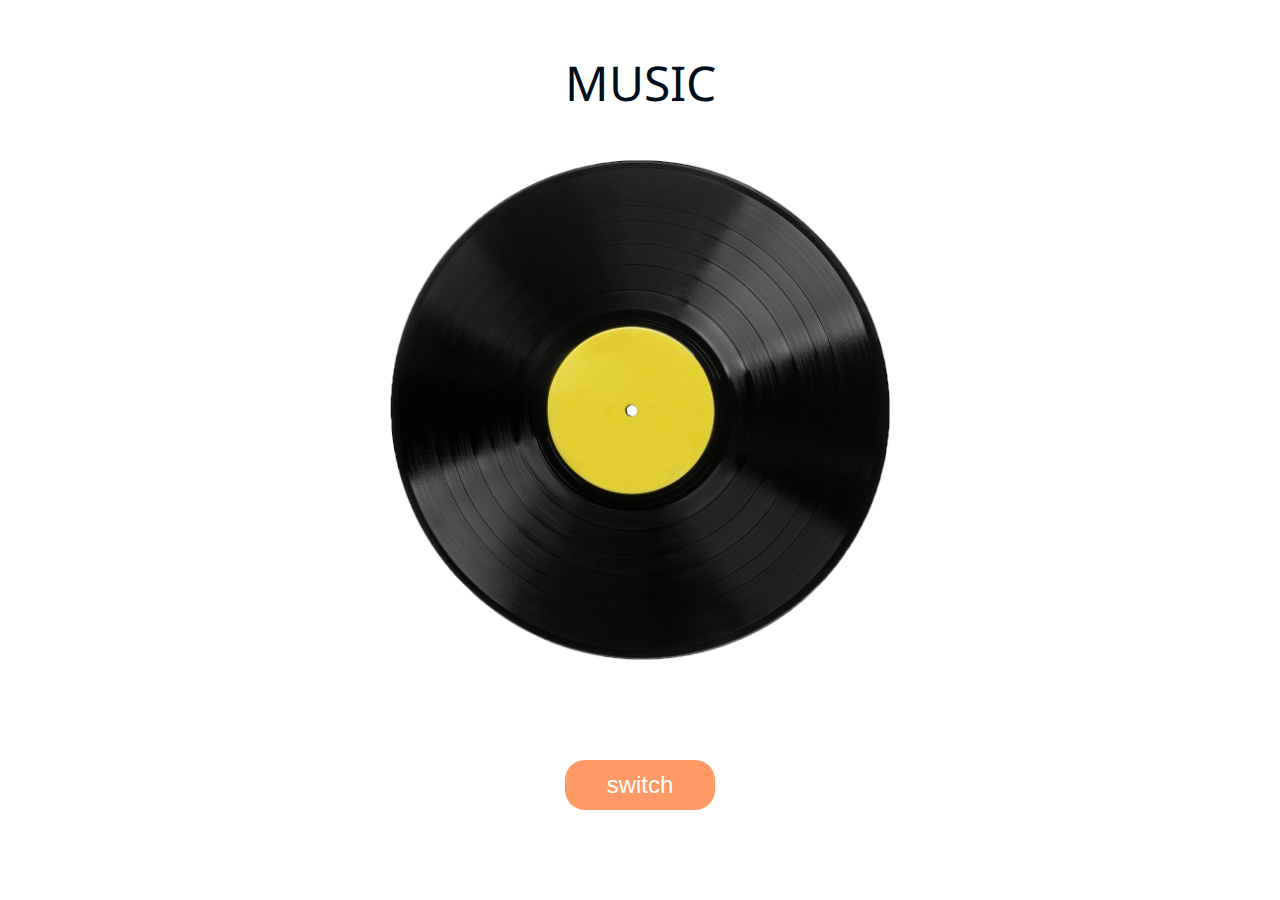
==== W1.html @ e43814e9 "assignment" ====
<!DOCTYPE html>
<head>
	<title>Music</title>
    <link rel="stylesheet" type="text/css" href="css/main.css">
    <script src="js/jquery-3.3.1.min.js"></script>
	<script src="js/script.js"></script>
	<script src="js/howler.js"></script>
	<link href="https://fonts.googleapis.com/css?family=Noto+Sans" rel="stylesheet">
</head>

<body>
	<div id="back"></div>
	<p id="title">
		MUSIC
	</p>

	<div id="image">
		<div id="cover"></div>
		<button id="control"></button>
	</div>

	<button id="switch">
		<span>switch</span>
	</button>
	
</body>


</html>
---- css/main.css ----
body,html, .main{
	height: 100%;
	margin: 0px;
	font-family: 'Noto Sans', sans-serif;
}

#back{
	position: absolute;
	display: block;
	min-width: 100%;
	min-height: 100vh;
	z-index: -1;
	background-color: white;
}

p{
	margin: 0px;
}

#title{
	position: absolute;
	top: 50px;
	left: 50%;
	transform: translate(-50%);
	display: block;
	text-align: center;
	font-size: 48px;
	color: #000d1a;
	/*z-index: 0;*/
}

#image{
	/*display: block;*/
}

#cover{
	position: absolute;
	margin-top: 160px;
	left: 50%;
	transform: translate(-50%);
	width: 500px;
	height: 500px;
	background: url("image/album.png");
	background-size: 500px 500px;
	border-radius: 10px;
	z-index: 0;
}

#control{
	position: absolute;
	margin-top: 10px;
	left: 50%;
	transform: translate(-50%);
	width: 500px;
	height: 500px;
	background: url("image/pause.png");
	background-size: 500px 500px;
	opacity: 0;
	z-index: 1;
	transition: opacity 0.5s;
	display: none;
}

#control:hover{
	opacity: 0.8;
}

#switch{
	position: absolute;
	/*z-index: 1;*/
	display: block;
	left: 50%;
	bottom: 90px;
	transform: translate(-50%);
	margin-top: 50px;
	/*margin: 50px auto 0px;*/
	font-size: 24px;
	text-align: center;
	background-color: #ff9966;
	border-radius: 20px;
	width: 150px;
	height: 50px;
	border: none;
	color: white;
	transition: all 0.5s;
	cursor: pointer;
}

#switch span {
  cursor: pointer;
  display: inline-block;
  position: relative;
  transition: 0.5s;
}

#switch span:after {
  content: '\00bb';
  position: absolute;
  opacity: 0;
  top: 0;
  right: -20px;
  transition: 0.5s;
}

#switch:hover span {
  padding-right: 25px;
}

#switch:hover span:after {
  opacity: 1;
  right: 0;
}
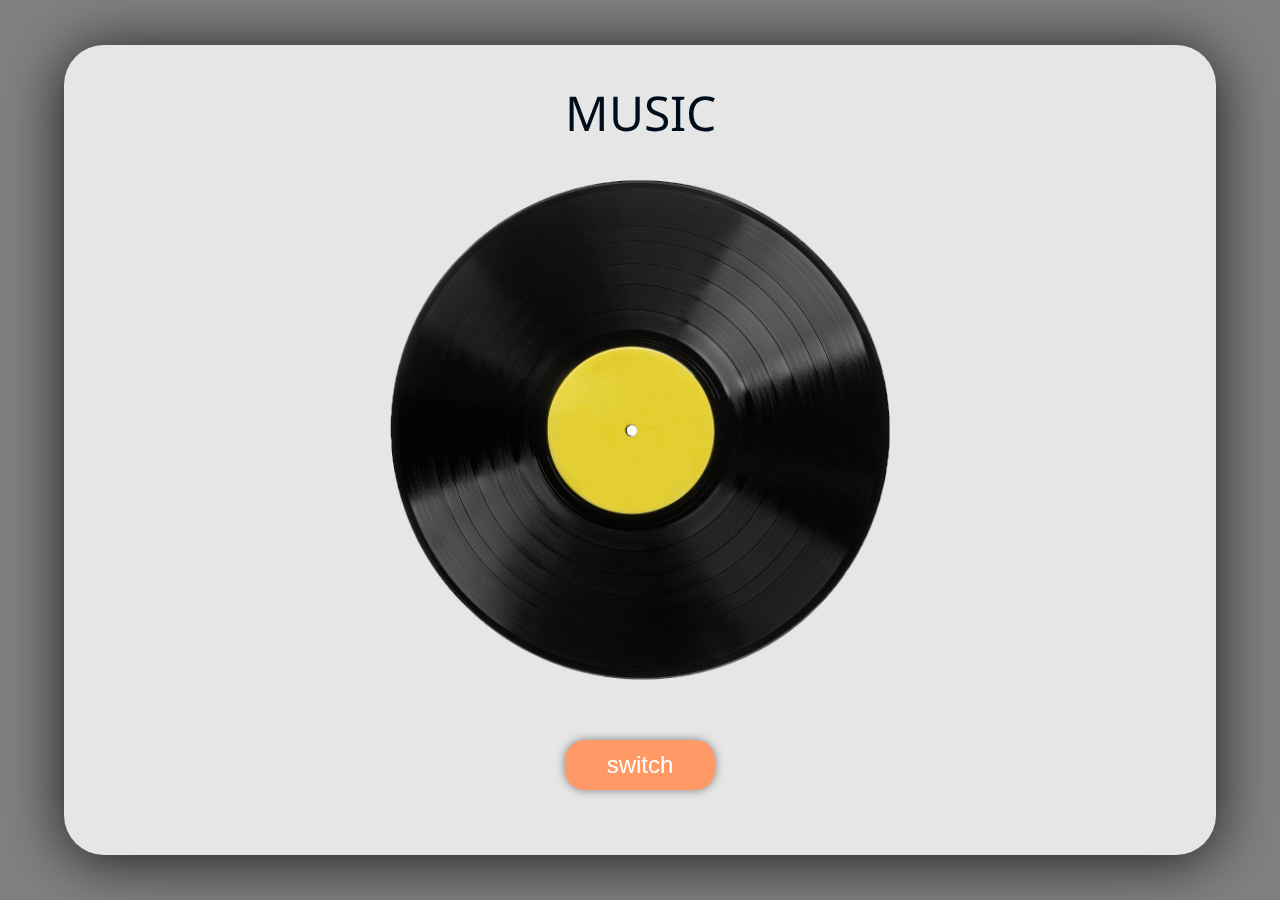
==== commit 368ae060: "edition" ====
--- a/W1.html
+++ b/W1.html
@@ -3,13 +3,12 @@
 	<title>Music</title>
     <link rel="stylesheet" type="text/css" href="css/main.css">
     <script src="js/jquery-3.3.1.min.js"></script>
-	<script src="js/script.js"></script>
 	<script src="js/howler.js"></script>
 	<link href="https://fonts.googleapis.com/css?family=Noto+Sans" rel="stylesheet">
 </head>
 
 <body>
-	<div id="back"></div>
+	<button id="back"></button>
 	<p id="title">
 		MUSIC
 	</p>
@@ -22,8 +21,12 @@
 	<button id="switch">
 		<span>switch</span>
 	</button>
+	<img id="bg" style="width: 100%" src=''>
+
+	
 	
 </body>
 
+	<script src="js/script.js"></script>
 
 </html>--- a/css/main.css
+++ b/css/main.css
@@ -2,15 +2,32 @@
 	height: 100%;
 	margin: 0px;
 	font-family: 'Noto Sans', sans-serif;
+	
+}
+
+body{
+	background-color: #808080;
+	overflow: hidden;
 }
 
 #back{
-	position: absolute;
+	position: fixed;
 	display: block;
-	min-width: 100%;
-	min-height: 100vh;
-	z-index: -1;
+	min-width: 90%;
+	min-height: 90vh;
+	left:5%;
+	top: 5vh;
+	z-index: 0;
 	background-color: white;
+	border-radius: 40px;
+	box-shadow: 0px 5px 60px black;
+	border-width: 0px;
+	opacity: 0.8;
+}
+
+#back:active{
+	transform: scale(0.99, 0.99);
+	box-shadow: 0px 5px 30px black;
 }
 
 p{
@@ -19,7 +36,7 @@
 
 #title{
 	position: absolute;
-	top: 50px;
+	top: 80px;
 	left: 50%;
 	transform: translate(-50%);
 	display: block;
@@ -35,7 +52,7 @@
 
 #cover{
 	position: absolute;
-	margin-top: 160px;
+	margin-top: 180px;
 	left: 50%;
 	transform: translate(-50%);
 	width: 500px;
@@ -43,7 +60,7 @@
 	background: url("image/album.png");
 	background-size: 500px 500px;
 	border-radius: 10px;
-	z-index: 0;
+	z-index: 1;
 }
 
 #control{
@@ -56,7 +73,7 @@
 	background: url("image/pause.png");
 	background-size: 500px 500px;
 	opacity: 0;
-	z-index: 1;
+	z-index: 2;
 	transition: opacity 0.5s;
 	display: none;
 }
@@ -70,7 +87,7 @@
 	/*z-index: 1;*/
 	display: block;
 	left: 50%;
-	bottom: 90px;
+	bottom: 110px;
 	transform: translate(-50%);
 	margin-top: 50px;
 	/*margin: 50px auto 0px;*/
@@ -86,27 +103,42 @@
 	cursor: pointer;
 }
 
-#switch span {
-  cursor: pointer;
-  display: inline-block;
-  position: relative;
-  transition: 0.5s;
+#switch{
+	box-shadow: 0px 0px 10px #808080;
 }
 
-#switch span:after {
-  content: '\00bb';
-  position: absolute;
-  opacity: 0;
-  top: 0;
-  right: -20px;
-  transition: 0.5s;
+
+
+span {
+ 	cursor: pointer;
+ 	display: inline-block;
+	position: relative;
+ 	transition: 0.5s;
+
+}
+
+span:after {
+ 	content: '\00bb';
+  	position: absolute;
+ 	opacity: 0;
+  	top: 0;
+  	right: -20px;
+  	transition: 0.5s;
 }
 
 #switch:hover span {
-  padding-right: 25px;
+  	padding-right: 25px;
 }
 
 #switch:hover span:after {
   opacity: 1;
   right: 0;
-}+}
+
+#switch:active{
+	/*transform: scale(0.99, 0.99);*/
+	box-shadow: 0px 0px 0px #808080;
+	transition: 0s;
+}
+
+
